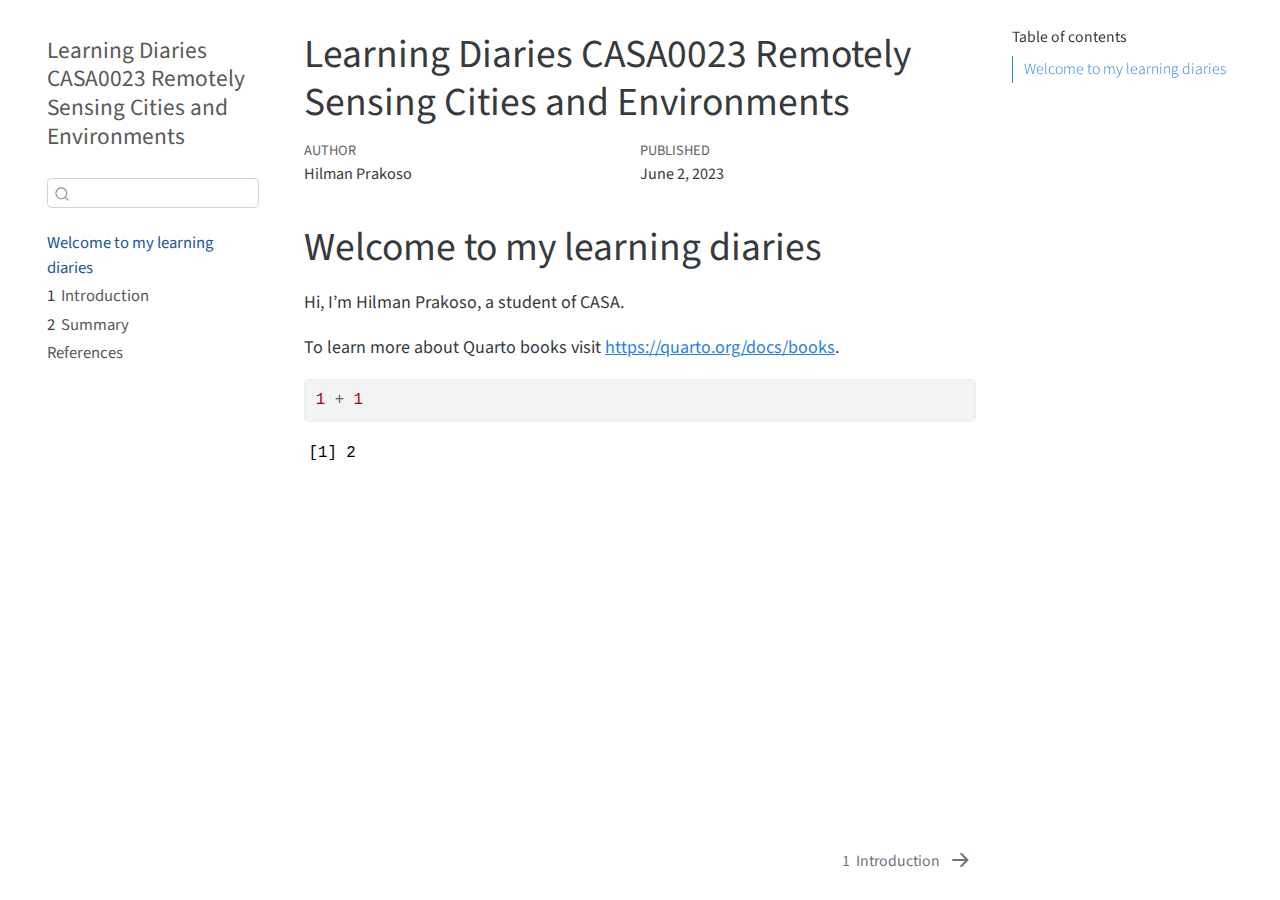
==== docs/index.html @ 82350e9c "input docs" ====
<!DOCTYPE html>
<html xmlns="http://www.w3.org/1999/xhtml" lang="en" xml:lang="en"><head>

<meta charset="utf-8">
<meta name="generator" content="quarto-1.3.115">

<meta name="viewport" content="width=device-width, initial-scale=1.0, user-scalable=yes">

<meta name="author" content="Hilman Prakoso">
<meta name="dcterms.date" content="2023-06-02">

<title>Learning Diaries CASA0023 Remotely Sensing Cities and Environments</title>
<style>
code{white-space: pre-wrap;}
span.smallcaps{font-variant: small-caps;}
div.columns{display: flex; gap: min(4vw, 1.5em);}
div.column{flex: auto; overflow-x: auto;}
div.hanging-indent{margin-left: 1.5em; text-indent: -1.5em;}
ul.task-list{list-style: none;}
ul.task-list li input[type="checkbox"] {
  width: 0.8em;
  margin: 0 0.8em 0.2em -1.6em;
  vertical-align: middle;
}
pre > code.sourceCode { white-space: pre; position: relative; }
pre > code.sourceCode > span { display: inline-block; line-height: 1.25; }
pre > code.sourceCode > span:empty { height: 1.2em; }
.sourceCode { overflow: visible; }
code.sourceCode > span { color: inherit; text-decoration: inherit; }
div.sourceCode { margin: 1em 0; }
pre.sourceCode { margin: 0; }
@media screen {
div.sourceCode { overflow: auto; }
}
@media print {
pre > code.sourceCode { white-space: pre-wrap; }
pre > code.sourceCode > span { text-indent: -5em; padding-left: 5em; }
}
pre.numberSource code
  { counter-reset: source-line 0; }
pre.numberSource code > span
  { position: relative; left: -4em; counter-increment: source-line; }
pre.numberSource code > span > a:first-child::before
  { content: counter(source-line);
    position: relative; left: -1em; text-align: right; vertical-align: baseline;
    border: none; display: inline-block;
    -webkit-touch-callout: none; -webkit-user-select: none;
    -khtml-user-select: none; -moz-user-select: none;
    -ms-user-select: none; user-select: none;
    padding: 0 4px; width: 4em;
    color: #aaaaaa;
  }
pre.numberSource { margin-left: 3em; border-left: 1px solid #aaaaaa;  padding-left: 4px; }
div.sourceCode
  {   }
@media screen {
pre > code.sourceCode > span > a:first-child::before { text-decoration: underline; }
}
code span.al { color: #ff0000; font-weight: bold; } /* Alert */
code span.an { color: #60a0b0; font-weight: bold; font-style: italic; } /* Annotation */
code span.at { color: #7d9029; } /* Attribute */
code span.bn { color: #40a070; } /* BaseN */
code span.bu { color: #008000; } /* BuiltIn */
code span.cf { color: #007020; font-weight: bold; } /* ControlFlow */
code span.ch { color: #4070a0; } /* Char */
code span.cn { color: #880000; } /* Constant */
code span.co { color: #60a0b0; font-style: italic; } /* Comment */
code span.cv { color: #60a0b0; font-weight: bold; font-style: italic; } /* CommentVar */
code span.do { color: #ba2121; font-style: italic; } /* Documentation */
code span.dt { color: #902000; } /* DataType */
code span.dv { color: #40a070; } /* DecVal */
code span.er { color: #ff0000; font-weight: bold; } /* Error */
code span.ex { } /* Extension */
code span.fl { color: #40a070; } /* Float */
code span.fu { color: #06287e; } /* Function */
code span.im { color: #008000; font-weight: bold; } /* Import */
code span.in { color: #60a0b0; font-weight: bold; font-style: italic; } /* Information */
code span.kw { color: #007020; font-weight: bold; } /* Keyword */
code span.op { color: #666666; } /* Operator */
code span.ot { color: #007020; } /* Other */
code span.pp { color: #bc7a00; } /* Preprocessor */
code span.sc { color: #4070a0; } /* SpecialChar */
code span.ss { color: #bb6688; } /* SpecialString */
code span.st { color: #4070a0; } /* String */
code span.va { color: #19177c; } /* Variable */
code span.vs { color: #4070a0; } /* VerbatimString */
code span.wa { color: #60a0b0; font-weight: bold; font-style: italic; } /* Warning */
</style>


<script src="site_libs/quarto-nav/quarto-nav.js"></script>
<script src="site_libs/quarto-nav/headroom.min.js"></script>
<script src="site_libs/clipboard/clipboard.min.js"></script>
<script src="site_libs/quarto-search/autocomplete.umd.js"></script>
<script src="site_libs/quarto-search/fuse.min.js"></script>
<script src="site_libs/quarto-search/quarto-search.js"></script>
<meta name="quarto:offset" content="./">
<link href="./intro.html" rel="next">
<script src="site_libs/quarto-html/quarto.js"></script>
<script src="site_libs/quarto-html/popper.min.js"></script>
<script src="site_libs/quarto-html/tippy.umd.min.js"></script>
<script src="site_libs/quarto-html/anchor.min.js"></script>
<link href="site_libs/quarto-html/tippy.css" rel="stylesheet">
<link href="site_libs/quarto-html/quarto-syntax-highlighting.css" rel="stylesheet" id="quarto-text-highlighting-styles">
<script src="site_libs/bootstrap/bootstrap.min.js"></script>
<link href="site_libs/bootstrap/bootstrap-icons.css" rel="stylesheet">
<link href="site_libs/bootstrap/bootstrap.min.css" rel="stylesheet" id="quarto-bootstrap" data-mode="light">
<script id="quarto-search-options" type="application/json">{
  "location": "sidebar",
  "copy-button": false,
  "collapse-after": 3,
  "panel-placement": "start",
  "type": "textbox",
  "limit": 20,
  "language": {
    "search-no-results-text": "No results",
    "search-matching-documents-text": "matching documents",
    "search-copy-link-title": "Copy link to search",
    "search-hide-matches-text": "Hide additional matches",
    "search-more-match-text": "more match in this document",
    "search-more-matches-text": "more matches in this document",
    "search-clear-button-title": "Clear",
    "search-detached-cancel-button-title": "Cancel",
    "search-submit-button-title": "Submit"
  }
}</script>


</head>

<body class="nav-sidebar floating">

<div id="quarto-search-results"></div>
  <header id="quarto-header" class="headroom fixed-top">
  <nav class="quarto-secondary-nav" data-bs-toggle="collapse" data-bs-target="#quarto-sidebar" aria-controls="quarto-sidebar" aria-expanded="false" aria-label="Toggle sidebar navigation" onclick="if (window.quartoToggleHeadroom) { window.quartoToggleHeadroom(); }">
    <div class="container-fluid d-flex justify-content-between">
      <h1 class="quarto-secondary-nav-title">Learning Diaries CASA0023 Remotely Sensing Cities and Environments</h1>
      <button type="button" class="quarto-btn-toggle btn" aria-label="Show secondary navigation">
        <i class="bi bi-chevron-right"></i>
      </button>
    </div>
  </nav>
</header>
<!-- content -->
<div id="quarto-content" class="quarto-container page-columns page-rows-contents page-layout-article">
<!-- sidebar -->
  <nav id="quarto-sidebar" class="sidebar collapse sidebar-navigation floating overflow-auto">
    <div class="pt-lg-2 mt-2 text-left sidebar-header">
    <div class="sidebar-title mb-0 py-0">
      <a href="./">Learning Diaries CASA0023 Remotely Sensing Cities and Environments</a> 
    </div>
      </div>
      <div class="mt-2 flex-shrink-0 align-items-center">
        <div class="sidebar-search">
        <div id="quarto-search" class="" title="Search"></div>
        </div>
      </div>
    <div class="sidebar-menu-container"> 
    <ul class="list-unstyled mt-1">
        <li class="sidebar-item">
  <div class="sidebar-item-container"> 
  <a href="./index.html" class="sidebar-item-text sidebar-link active">Welcome to my learning diaries</a>
  </div>
</li>
        <li class="sidebar-item">
  <div class="sidebar-item-container"> 
  <a href="./intro.html" class="sidebar-item-text sidebar-link"><span class="chapter-number">1</span>&nbsp; <span class="chapter-title">Introduction</span></a>
  </div>
</li>
        <li class="sidebar-item">
  <div class="sidebar-item-container"> 
  <a href="./summary.html" class="sidebar-item-text sidebar-link"><span class="chapter-number">2</span>&nbsp; <span class="chapter-title">Summary</span></a>
  </div>
</li>
        <li class="sidebar-item">
  <div class="sidebar-item-container"> 
  <a href="./references.html" class="sidebar-item-text sidebar-link">References</a>
  </div>
</li>
    </ul>
    </div>
</nav>
<!-- margin-sidebar -->
    <div id="quarto-margin-sidebar" class="sidebar margin-sidebar">
        <nav id="TOC" role="doc-toc" class="toc-active">
    <h2 id="toc-title">Table of contents</h2>
   
  <ul>
  <li><a href="#welcome-to-my-learning-diaries" id="toc-welcome-to-my-learning-diaries" class="nav-link active" data-scroll-target="#welcome-to-my-learning-diaries">Welcome to my learning diaries</a></li>
  </ul>
</nav>
    </div>
<!-- main -->
<main class="content" id="quarto-document-content">

<header id="title-block-header" class="quarto-title-block default">
<div class="quarto-title">
<h1 class="title d-none d-lg-block">Learning Diaries CASA0023 Remotely Sensing Cities and Environments</h1>
</div>



<div class="quarto-title-meta">

    <div>
    <div class="quarto-title-meta-heading">Author</div>
    <div class="quarto-title-meta-contents">
             <p>Hilman Prakoso </p>
          </div>
  </div>
    
    <div>
    <div class="quarto-title-meta-heading">Published</div>
    <div class="quarto-title-meta-contents">
      <p class="date">June 2, 2023</p>
    </div>
  </div>
  
    
  </div>
  

</header>

<section id="welcome-to-my-learning-diaries" class="level1 unnumbered">
<h1 class="unnumbered">Welcome to my learning diaries</h1>
<p>Hi, I’m Hilman Prakoso, a student of CASA.</p>
<p>To learn more about Quarto books visit <a href="https://quarto.org/docs/books" class="uri">https://quarto.org/docs/books</a>.</p>
<div class="cell">
<div class="sourceCode cell-code" id="cb1"><pre class="sourceCode r code-with-copy"><code class="sourceCode r"><span id="cb1-1"><a href="#cb1-1" aria-hidden="true" tabindex="-1"></a><span class="dv">1</span> <span class="sc">+</span> <span class="dv">1</span></span></code><button title="Copy to Clipboard" class="code-copy-button"><i class="bi"></i></button></pre></div>
<div class="cell-output cell-output-stdout">
<pre><code>[1] 2</code></pre>
</div>
</div>


</section>

</main> <!-- /main -->
<script id="quarto-html-after-body" type="application/javascript">
window.document.addEventListener("DOMContentLoaded", function (event) {
  const toggleBodyColorMode = (bsSheetEl) => {
    const mode = bsSheetEl.getAttribute("data-mode");
    const bodyEl = window.document.querySelector("body");
    if (mode === "dark") {
      bodyEl.classList.add("quarto-dark");
      bodyEl.classList.remove("quarto-light");
    } else {
      bodyEl.classList.add("quarto-light");
      bodyEl.classList.remove("quarto-dark");
    }
  }
  const toggleBodyColorPrimary = () => {
    const bsSheetEl = window.document.querySelector("link#quarto-bootstrap");
    if (bsSheetEl) {
      toggleBodyColorMode(bsSheetEl);
    }
  }
  toggleBodyColorPrimary();  
  const icon = "";
  const anchorJS = new window.AnchorJS();
  anchorJS.options = {
    placement: 'right',
    icon: icon
  };
  anchorJS.add('.anchored');
  const clipboard = new window.ClipboardJS('.code-copy-button', {
    target: function(trigger) {
      return trigger.previousElementSibling;
    }
  });
  clipboard.on('success', function(e) {
    // button target
    const button = e.trigger;
    // don't keep focus
    button.blur();
    // flash "checked"
    button.classList.add('code-copy-button-checked');
    var currentTitle = button.getAttribute("title");
    button.setAttribute("title", "Copied!");
    let tooltip;
    if (window.bootstrap) {
      button.setAttribute("data-bs-toggle", "tooltip");
      button.setAttribute("data-bs-placement", "left");
      button.setAttribute("data-bs-title", "Copied!");
      tooltip = new bootstrap.Tooltip(button, 
        { trigger: "manual", 
          customClass: "code-copy-button-tooltip",
          offset: [0, -8]});
      tooltip.show();    
    }
    setTimeout(function() {
      if (tooltip) {
        tooltip.hide();
        button.removeAttribute("data-bs-title");
        button.removeAttribute("data-bs-toggle");
        button.removeAttribute("data-bs-placement");
      }
      button.setAttribute("title", currentTitle);
      button.classList.remove('code-copy-button-checked');
    }, 1000);
    // clear code selection
    e.clearSelection();
  });
  function tippyHover(el, contentFn) {
    const config = {
      allowHTML: true,
      content: contentFn,
      maxWidth: 500,
      delay: 100,
      arrow: false,
      appendTo: function(el) {
          return el.parentElement;
      },
      interactive: true,
      interactiveBorder: 10,
      theme: 'quarto',
      placement: 'bottom-start'
    };
    window.tippy(el, config); 
  }
  const noterefs = window.document.querySelectorAll('a[role="doc-noteref"]');
  for (var i=0; i<noterefs.length; i++) {
    const ref = noterefs[i];
    tippyHover(ref, function() {
      // use id or data attribute instead here
      let href = ref.getAttribute('data-footnote-href') || ref.getAttribute('href');
      try { href = new URL(href).hash; } catch {}
      const id = href.replace(/^#\/?/, "");
      const note = window.document.getElementById(id);
      return note.innerHTML;
    });
  }
      let selectedAnnoteEl;
      const selectorForAnnotation = ( cell, annotation) => {
        let cellAttr = 'data-code-cell="' + cell + '"';
        let lineAttr = 'data-code-annotation="' +  annotation + '"';
        const selector = 'span[' + cellAttr + '][' + lineAttr + ']';
        return selector;
      }
      const selectCodeLines = (annoteEl) => {
        const doc = window.document;
        const targetCell = annoteEl.getAttribute("data-target-cell");
        const targetAnnotation = annoteEl.getAttribute("data-target-annotation");
        const annoteSpan = window.document.querySelector(selectorForAnnotation(targetCell, targetAnnotation));
        const lines = annoteSpan.getAttribute("data-code-lines").split(",");
        const lineIds = lines.map((line) => {
          return targetCell + "-" + line;
        })
        let top = null;
        let height = null;
        let parent = null;
        if (lineIds.length > 0) {
            //compute the position of the single el (top and bottom and make a div)
            const el = window.document.getElementById(lineIds[0]);
            top = el.offsetTop;
            height = el.offsetHeight;
            parent = el.parentElement.parentElement;
          if (lineIds.length > 1) {
            const lastEl = window.document.getElementById(lineIds[lineIds.length - 1]);
            const bottom = lastEl.offsetTop + lastEl.offsetHeight;
            height = bottom - top;
          }
          if (top !== null && height !== null && parent !== null) {
            // cook up a div (if necessary) and position it 
            let div = window.document.getElementById("code-annotation-line-highlight");
            if (div === null) {
              div = window.document.createElement("div");
              div.setAttribute("id", "code-annotation-line-highlight");
              div.style.position = 'absolute';
              parent.appendChild(div);
            }
            div.style.top = top - 2 + "px";
            div.style.height = height + 4 + "px";
            let gutterDiv = window.document.getElementById("code-annotation-line-highlight-gutter");
            if (gutterDiv === null) {
              gutterDiv = window.document.createElement("div");
              gutterDiv.setAttribute("id", "code-annotation-line-highlight-gutter");
              gutterDiv.style.position = 'absolute';
              const codeCell = window.document.getElementById(targetCell);
              const gutter = codeCell.querySelector('.code-annotation-gutter');
              gutter.appendChild(gutterDiv);
            }
            gutterDiv.style.top = top - 2 + "px";
            gutterDiv.style.height = height + 4 + "px";
          }
          selectedAnnoteEl = annoteEl;
        }
      };
      const unselectCodeLines = () => {
        const elementsIds = ["code-annotation-line-highlight", "code-annotation-line-highlight-gutter"];
        elementsIds.forEach((elId) => {
          const div = window.document.getElementById(elId);
          if (div) {
            div.remove();
          }
        });
        selectedAnnoteEl = undefined;
      };
      // Attach click handler to the DT
      const annoteDls = window.document.querySelectorAll('dt[data-target-cell]');
      for (const annoteDlNode of annoteDls) {
        annoteDlNode.addEventListener('click', (event) => {
          const clickedEl = event.target;
          if (clickedEl !== selectedAnnoteEl) {
            unselectCodeLines();
            const activeEl = window.document.querySelector('dt[data-target-cell].code-annotation-active');
            if (activeEl) {
              activeEl.classList.remove('code-annotation-active');
            }
            selectCodeLines(clickedEl);
            clickedEl.classList.add('code-annotation-active');
          } else {
            // Unselect the line
            unselectCodeLines();
            clickedEl.classList.remove('code-annotation-active');
          }
        });
      }
  const findCites = (el) => {
    const parentEl = el.parentElement;
    if (parentEl) {
      const cites = parentEl.dataset.cites;
      if (cites) {
        return {
          el,
          cites: cites.split(' ')
        };
      } else {
        return findCites(el.parentElement)
      }
    } else {
      return undefined;
    }
  };
  var bibliorefs = window.document.querySelectorAll('a[role="doc-biblioref"]');
  for (var i=0; i<bibliorefs.length; i++) {
    const ref = bibliorefs[i];
    const citeInfo = findCites(ref);
    if (citeInfo) {
      tippyHover(citeInfo.el, function() {
        var popup = window.document.createElement('div');
        citeInfo.cites.forEach(function(cite) {
          var citeDiv = window.document.createElement('div');
          citeDiv.classList.add('hanging-indent');
          citeDiv.classList.add('csl-entry');
          var biblioDiv = window.document.getElementById('ref-' + cite);
          if (biblioDiv) {
            citeDiv.innerHTML = biblioDiv.innerHTML;
          }
          popup.appendChild(citeDiv);
        });
        return popup.innerHTML;
      });
    }
  }
});
</script>
<nav class="page-navigation">
  <div class="nav-page nav-page-previous">
  </div>
  <div class="nav-page nav-page-next">
      <a href="./intro.html" class="pagination-link">
        <span class="nav-page-text"><span class="chapter-number">1</span>&nbsp; <span class="chapter-title">Introduction</span></span> <i class="bi bi-arrow-right-short"></i>
      </a>
  </div>
</nav>
</div> <!-- /content -->



</body></html>
---- docs/site_libs/quarto-html/tippy.css ----
.tippy-box[data-animation=fade][data-state=hidden]{opacity:0}[data-tippy-root]{max-width:calc(100vw - 10px)}.tippy-box{position:relative;background-color:#333;color:#fff;border-radius:4px;font-size:14px;line-height:1.4;white-space:normal;outline:0;transition-property:transform,visibility,opacity}.tippy-box[data-placement^=top]>.tippy-arrow{bottom:0}.tippy-box[data-placement^=top]>.tippy-arrow:before{bottom:-7px;left:0;border-width:8px 8px 0;border-top-color:initial;transform-origin:center top}.tippy-box[data-placement^=bottom]>.tippy-arrow{top:0}.tippy-box[data-placement^=bottom]>.tippy-arrow:before{top:-7px;left:0;border-width:0 8px 8px;border-bottom-color:initial;transform-origin:center bottom}.tippy-box[data-placement^=left]>.tippy-arrow{right:0}.tippy-box[data-placement^=left]>.tippy-arrow:before{border-width:8px 0 8px 8px;border-left-color:initial;right:-7px;transform-origin:center left}.tippy-box[data-placement^=right]>.tippy-arrow{left:0}.tippy-box[data-placement^=right]>.tippy-arrow:before{left:-7px;border-width:8px 8px 8px 0;border-right-color:initial;transform-origin:center right}.tippy-box[data-inertia][data-state=visible]{transition-timing-function:cubic-bezier(.54,1.5,.38,1.11)}.tippy-arrow{width:16px;height:16px;color:#333}.tippy-arrow:before{content:"";position:absolute;border-color:transparent;border-style:solid}.tippy-content{position:relative;padding:5px 9px;z-index:1}
---- docs/site_libs/quarto-html/quarto-syntax-highlighting.css ----
/* quarto syntax highlight colors */
:root {
  --quarto-hl-ot-color: #003B4F;
  --quarto-hl-at-color: #657422;
  --quarto-hl-ss-color: #20794D;
  --quarto-hl-an-color: #5E5E5E;
  --quarto-hl-fu-color: #4758AB;
  --quarto-hl-st-color: #20794D;
  --quarto-hl-cf-color: #003B4F;
  --quarto-hl-op-color: #5E5E5E;
  --quarto-hl-er-color: #AD0000;
  --quarto-hl-bn-color: #AD0000;
  --quarto-hl-al-color: #AD0000;
  --quarto-hl-va-color: #111111;
  --quarto-hl-bu-color: inherit;
  --quarto-hl-ex-color: inherit;
  --quarto-hl-pp-color: #AD0000;
  --quarto-hl-in-color: #5E5E5E;
  --quarto-hl-vs-color: #20794D;
  --quarto-hl-wa-color: #5E5E5E;
  --quarto-hl-do-color: #5E5E5E;
  --quarto-hl-im-color: #00769E;
  --quarto-hl-ch-color: #20794D;
  --quarto-hl-dt-color: #AD0000;
  --quarto-hl-fl-color: #AD0000;
  --quarto-hl-co-color: #5E5E5E;
  --quarto-hl-cv-color: #5E5E5E;
  --quarto-hl-cn-color: #8f5902;
  --quarto-hl-sc-color: #5E5E5E;
  --quarto-hl-dv-color: #AD0000;
  --quarto-hl-kw-color: #003B4F;
}

/* other quarto variables */
:root {
  --quarto-font-monospace: SFMono-Regular, Menlo, Monaco, Consolas, "Liberation Mono", "Courier New", monospace;
}

pre > code.sourceCode > span {
  color: #003B4F;
}

code span {
  color: #003B4F;
}

code.sourceCode > span {
  color: #003B4F;
}

div.sourceCode,
div.sourceCode pre.sourceCode {
  color: #003B4F;
}

code span.ot {
  color: #003B4F;
}

code span.at {
  color: #657422;
}

code span.ss {
  color: #20794D;
}

code span.an {
  color: #5E5E5E;
}

code span.fu {
  color: #4758AB;
}

code span.st {
  color: #20794D;
}

code span.cf {
  color: #003B4F;
}

code span.op {
  color: #5E5E5E;
}

code span.er {
  color: #AD0000;
}

code span.bn {
  color: #AD0000;
}

code span.al {
  color: #AD0000;
}

code span.va {
  color: #111111;
}

code span.pp {
  color: #AD0000;
}

code span.in {
  color: #5E5E5E;
}

code span.vs {
  color: #20794D;
}

code span.wa {
  color: #5E5E5E;
  font-style: italic;
}

code span.do {
  color: #5E5E5E;
  font-style: italic;
}

code span.im {
  color: #00769E;
}

code span.ch {
  color: #20794D;
}

code span.dt {
  color: #AD0000;
}

code span.fl {
  color: #AD0000;
}

code span.co {
  color: #5E5E5E;
}

code span.cv {
  color: #5E5E5E;
  font-style: italic;
}

code span.cn {
  color: #8f5902;
}

code span.sc {
  color: #5E5E5E;
}

code span.dv {
  color: #AD0000;
}

code span.kw {
  color: #003B4F;
}

.prevent-inlining {
  content: "</";
}

/*# sourceMappingURL=debc5d5d77c3f9108843748ff7464032.css.map */
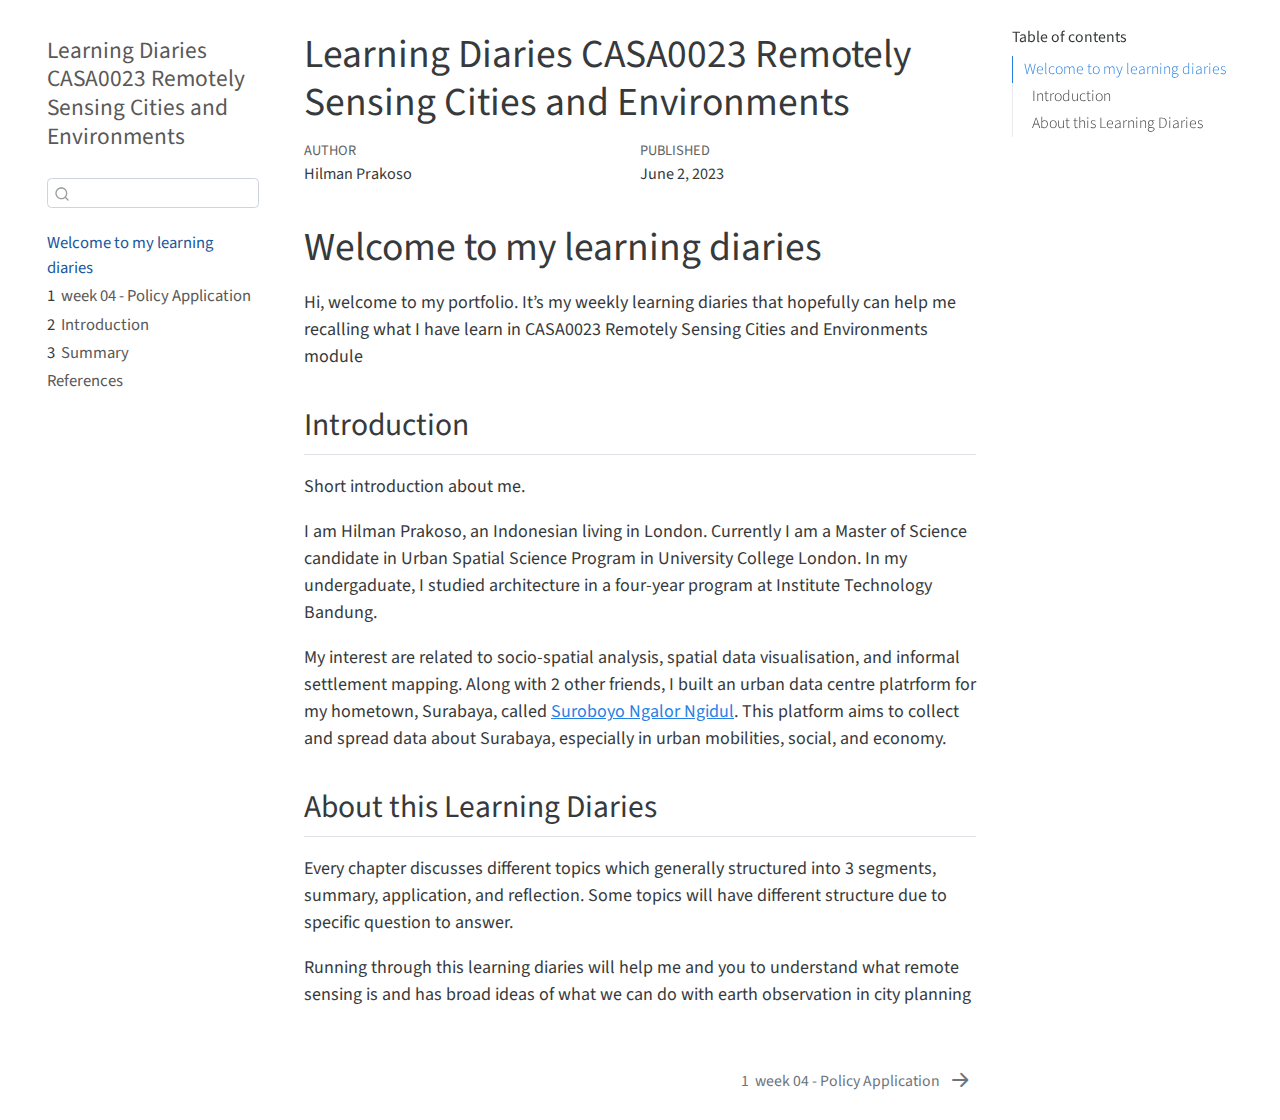
==== commit ae2269cb: "week 4 reference" ====
--- a/docs/index.html
+++ b/docs/index.html
@@ -22,69 +22,6 @@
   margin: 0 0.8em 0.2em -1.6em;
   vertical-align: middle;
 }
-pre > code.sourceCode { white-space: pre; position: relative; }
-pre > code.sourceCode > span { display: inline-block; line-height: 1.25; }
-pre > code.sourceCode > span:empty { height: 1.2em; }
-.sourceCode { overflow: visible; }
-code.sourceCode > span { color: inherit; text-decoration: inherit; }
-div.sourceCode { margin: 1em 0; }
-pre.sourceCode { margin: 0; }
-@media screen {
-div.sourceCode { overflow: auto; }
-}
-@media print {
-pre > code.sourceCode { white-space: pre-wrap; }
-pre > code.sourceCode > span { text-indent: -5em; padding-left: 5em; }
-}
-pre.numberSource code
-  { counter-reset: source-line 0; }
-pre.numberSource code > span
-  { position: relative; left: -4em; counter-increment: source-line; }
-pre.numberSource code > span > a:first-child::before
-  { content: counter(source-line);
-    position: relative; left: -1em; text-align: right; vertical-align: baseline;
-    border: none; display: inline-block;
-    -webkit-touch-callout: none; -webkit-user-select: none;
-    -khtml-user-select: none; -moz-user-select: none;
-    -ms-user-select: none; user-select: none;
-    padding: 0 4px; width: 4em;
-    color: #aaaaaa;
-  }
-pre.numberSource { margin-left: 3em; border-left: 1px solid #aaaaaa;  padding-left: 4px; }
-div.sourceCode
-  {   }
-@media screen {
-pre > code.sourceCode > span > a:first-child::before { text-decoration: underline; }
-}
-code span.al { color: #ff0000; font-weight: bold; } /* Alert */
-code span.an { color: #60a0b0; font-weight: bold; font-style: italic; } /* Annotation */
-code span.at { color: #7d9029; } /* Attribute */
-code span.bn { color: #40a070; } /* BaseN */
-code span.bu { color: #008000; } /* BuiltIn */
-code span.cf { color: #007020; font-weight: bold; } /* ControlFlow */
-code span.ch { color: #4070a0; } /* Char */
-code span.cn { color: #880000; } /* Constant */
-code span.co { color: #60a0b0; font-style: italic; } /* Comment */
-code span.cv { color: #60a0b0; font-weight: bold; font-style: italic; } /* CommentVar */
-code span.do { color: #ba2121; font-style: italic; } /* Documentation */
-code span.dt { color: #902000; } /* DataType */
-code span.dv { color: #40a070; } /* DecVal */
-code span.er { color: #ff0000; font-weight: bold; } /* Error */
-code span.ex { } /* Extension */
-code span.fl { color: #40a070; } /* Float */
-code span.fu { color: #06287e; } /* Function */
-code span.im { color: #008000; font-weight: bold; } /* Import */
-code span.in { color: #60a0b0; font-weight: bold; font-style: italic; } /* Information */
-code span.kw { color: #007020; font-weight: bold; } /* Keyword */
-code span.op { color: #666666; } /* Operator */
-code span.ot { color: #007020; } /* Other */
-code span.pp { color: #bc7a00; } /* Preprocessor */
-code span.sc { color: #4070a0; } /* SpecialChar */
-code span.ss { color: #bb6688; } /* SpecialString */
-code span.st { color: #4070a0; } /* String */
-code span.va { color: #19177c; } /* Variable */
-code span.vs { color: #4070a0; } /* VerbatimString */
-code span.wa { color: #60a0b0; font-weight: bold; font-style: italic; } /* Warning */
 </style>
 
 
@@ -95,7 +32,7 @@
 <script src="site_libs/quarto-search/fuse.min.js"></script>
 <script src="site_libs/quarto-search/quarto-search.js"></script>
 <meta name="quarto:offset" content="./">
-<link href="./intro.html" rel="next">
+<link href="./week_04.html" rel="next">
 <script src="site_libs/quarto-html/quarto.js"></script>
 <script src="site_libs/quarto-html/popper.min.js"></script>
 <script src="site_libs/quarto-html/tippy.umd.min.js"></script>
@@ -164,12 +101,17 @@
 </li>
         <li class="sidebar-item">
   <div class="sidebar-item-container"> 
-  <a href="./intro.html" class="sidebar-item-text sidebar-link"><span class="chapter-number">1</span>&nbsp; <span class="chapter-title">Introduction</span></a>
+  <a href="./week_04.html" class="sidebar-item-text sidebar-link"><span class="chapter-number">1</span>&nbsp; <span class="chapter-title">week 04 - Policy Application</span></a>
   </div>
 </li>
         <li class="sidebar-item">
   <div class="sidebar-item-container"> 
-  <a href="./summary.html" class="sidebar-item-text sidebar-link"><span class="chapter-number">2</span>&nbsp; <span class="chapter-title">Summary</span></a>
+  <a href="./intro.html" class="sidebar-item-text sidebar-link"><span class="chapter-number">2</span>&nbsp; <span class="chapter-title">Introduction</span></a>
+  </div>
+</li>
+        <li class="sidebar-item">
+  <div class="sidebar-item-container"> 
+  <a href="./summary.html" class="sidebar-item-text sidebar-link"><span class="chapter-number">3</span>&nbsp; <span class="chapter-title">Summary</span></a>
   </div>
 </li>
         <li class="sidebar-item">
@@ -186,7 +128,11 @@
     <h2 id="toc-title">Table of contents</h2>
    
   <ul>
-  <li><a href="#welcome-to-my-learning-diaries" id="toc-welcome-to-my-learning-diaries" class="nav-link active" data-scroll-target="#welcome-to-my-learning-diaries">Welcome to my learning diaries</a></li>
+  <li><a href="#welcome-to-my-learning-diaries" id="toc-welcome-to-my-learning-diaries" class="nav-link active" data-scroll-target="#welcome-to-my-learning-diaries">Welcome to my learning diaries</a>
+  <ul class="collapse">
+  <li><a href="#introduction" id="toc-introduction" class="nav-link" data-scroll-target="#introduction">Introduction</a></li>
+  <li><a href="#about-this-learning-diaries" id="toc-about-this-learning-diaries" class="nav-link" data-scroll-target="#about-this-learning-diaries">About this Learning Diaries</a></li>
+  </ul></li>
   </ul>
 </nav>
     </div>
@@ -224,16 +170,20 @@
 
 <section id="welcome-to-my-learning-diaries" class="level1 unnumbered">
 <h1 class="unnumbered">Welcome to my learning diaries</h1>
-<p>Hi, I’m Hilman Prakoso, a student of CASA.</p>
-<p>To learn more about Quarto books visit <a href="https://quarto.org/docs/books" class="uri">https://quarto.org/docs/books</a>.</p>
-<div class="cell">
-<div class="sourceCode cell-code" id="cb1"><pre class="sourceCode r code-with-copy"><code class="sourceCode r"><span id="cb1-1"><a href="#cb1-1" aria-hidden="true" tabindex="-1"></a><span class="dv">1</span> <span class="sc">+</span> <span class="dv">1</span></span></code><button title="Copy to Clipboard" class="code-copy-button"><i class="bi"></i></button></pre></div>
-<div class="cell-output cell-output-stdout">
-<pre><code>[1] 2</code></pre>
-</div>
-</div>
-
-
+<p>Hi, welcome to my portfolio. It’s my weekly learning diaries that hopefully can help me recalling what I have learn in CASA0023 Remotely Sensing Cities and Environments module</p>
+<section id="introduction" class="level2">
+<h2 class="anchored" data-anchor-id="introduction">Introduction</h2>
+<p>Short introduction about me.</p>
+<p>I am Hilman Prakoso, an Indonesian living in London. Currently I am a Master of Science candidate in Urban Spatial Science Program in University College London. In my undergaduate, I studied architecture in a four-year program at Institute Technology Bandung.</p>
+<p>My interest are related to socio-spatial analysis, spatial data visualisation, and informal settlement mapping. Along with 2 other friends, I built an urban data centre platrform for my hometown, Surabaya, called <a href="https://suroboyongalorngidul.net/">Suroboyo Ngalor Ngidul</a>. This platform aims to collect and spread data about Surabaya, especially in urban mobilities, social, and economy.</p>
+</section>
+<section id="about-this-learning-diaries" class="level2">
+<h2 class="anchored" data-anchor-id="about-this-learning-diaries">About this Learning Diaries</h2>
+<p>Every chapter discusses different topics which generally structured into 3 segments, summary, application, and reflection. Some topics will have different structure due to specific question to answer.</p>
+<p>Running through this learning diaries will help me and you to understand what remote sensing is and has broad ideas of what we can do with earth observation in city planning</p>
+
+
+</section>
 </section>
 
 </main> <!-- /main -->
@@ -460,8 +410,8 @@
   <div class="nav-page nav-page-previous">
   </div>
   <div class="nav-page nav-page-next">
-      <a href="./intro.html" class="pagination-link">
-        <span class="nav-page-text"><span class="chapter-number">1</span>&nbsp; <span class="chapter-title">Introduction</span></span> <i class="bi bi-arrow-right-short"></i>
+      <a href="./week_04.html" class="pagination-link">
+        <span class="nav-page-text"><span class="chapter-number">1</span>&nbsp; <span class="chapter-title">week 04 - Policy Application</span></span> <i class="bi bi-arrow-right-short"></i>
       </a>
   </div>
 </nav>
